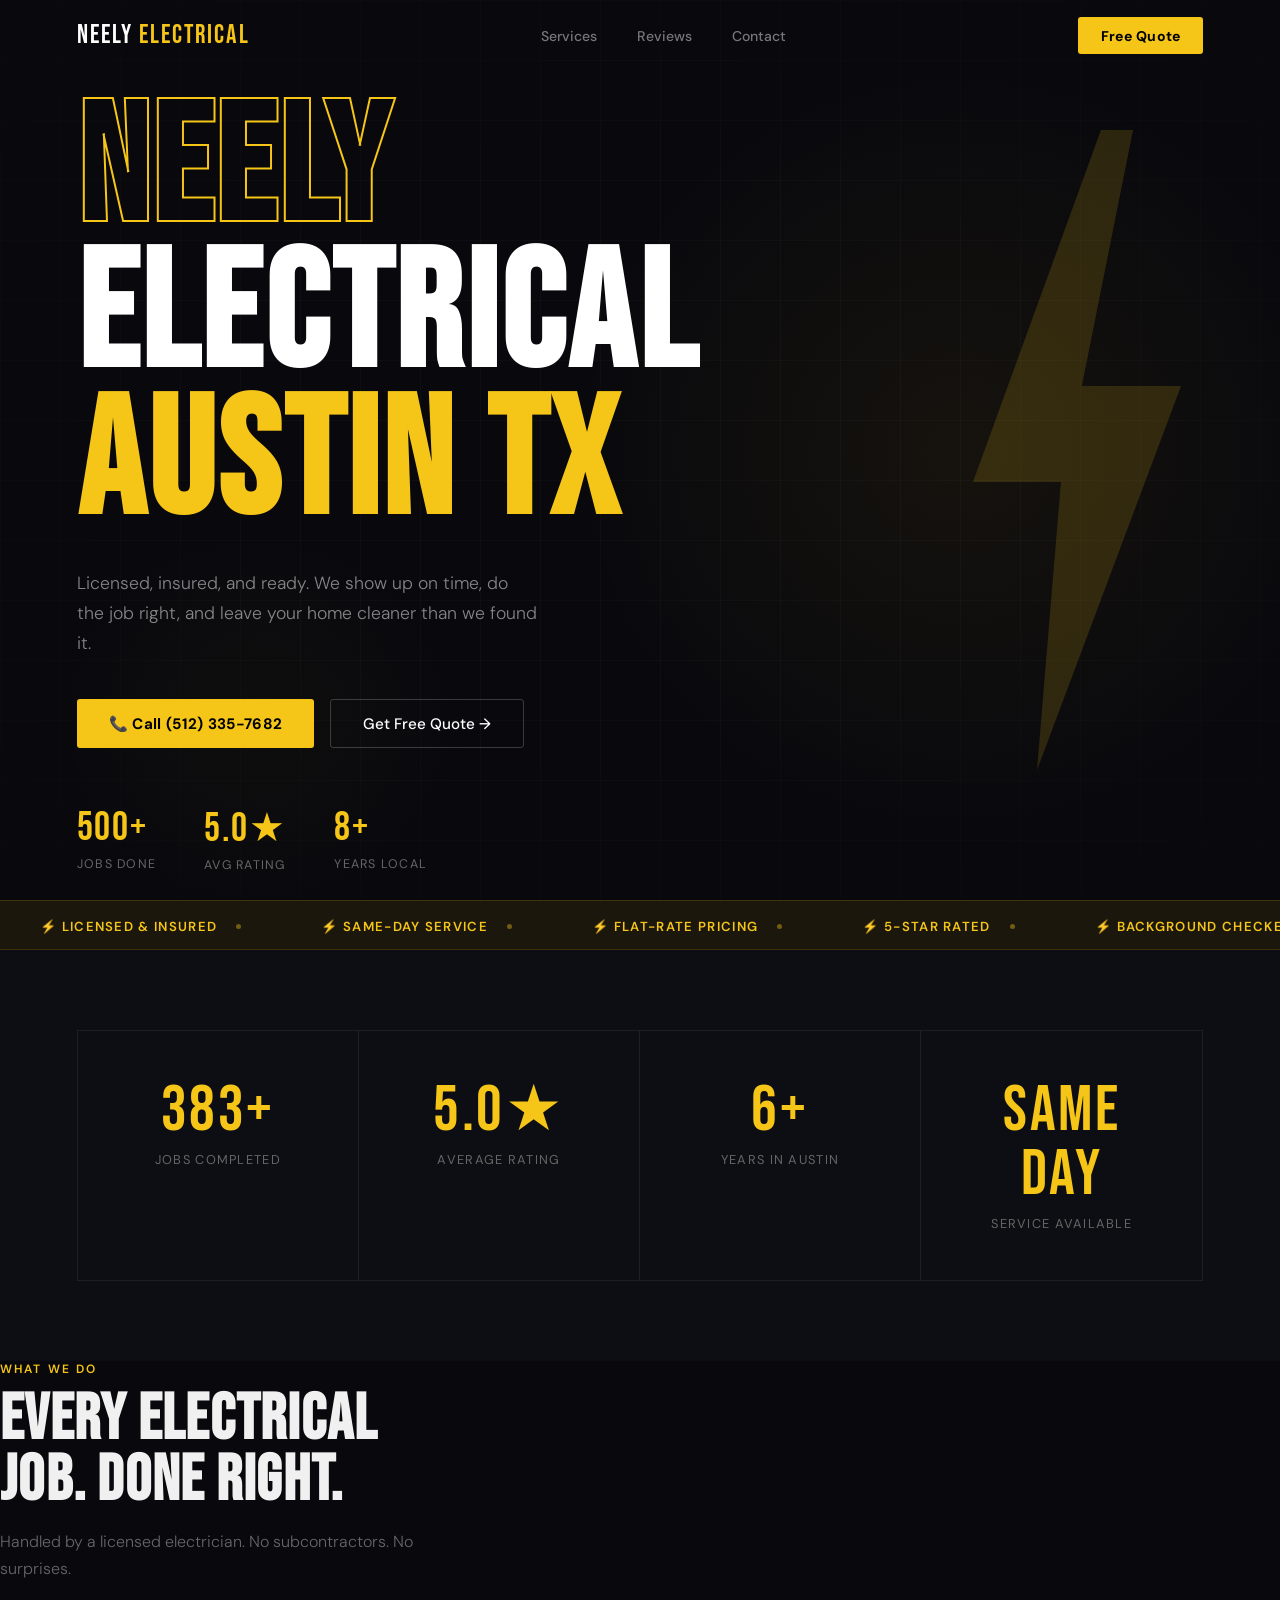
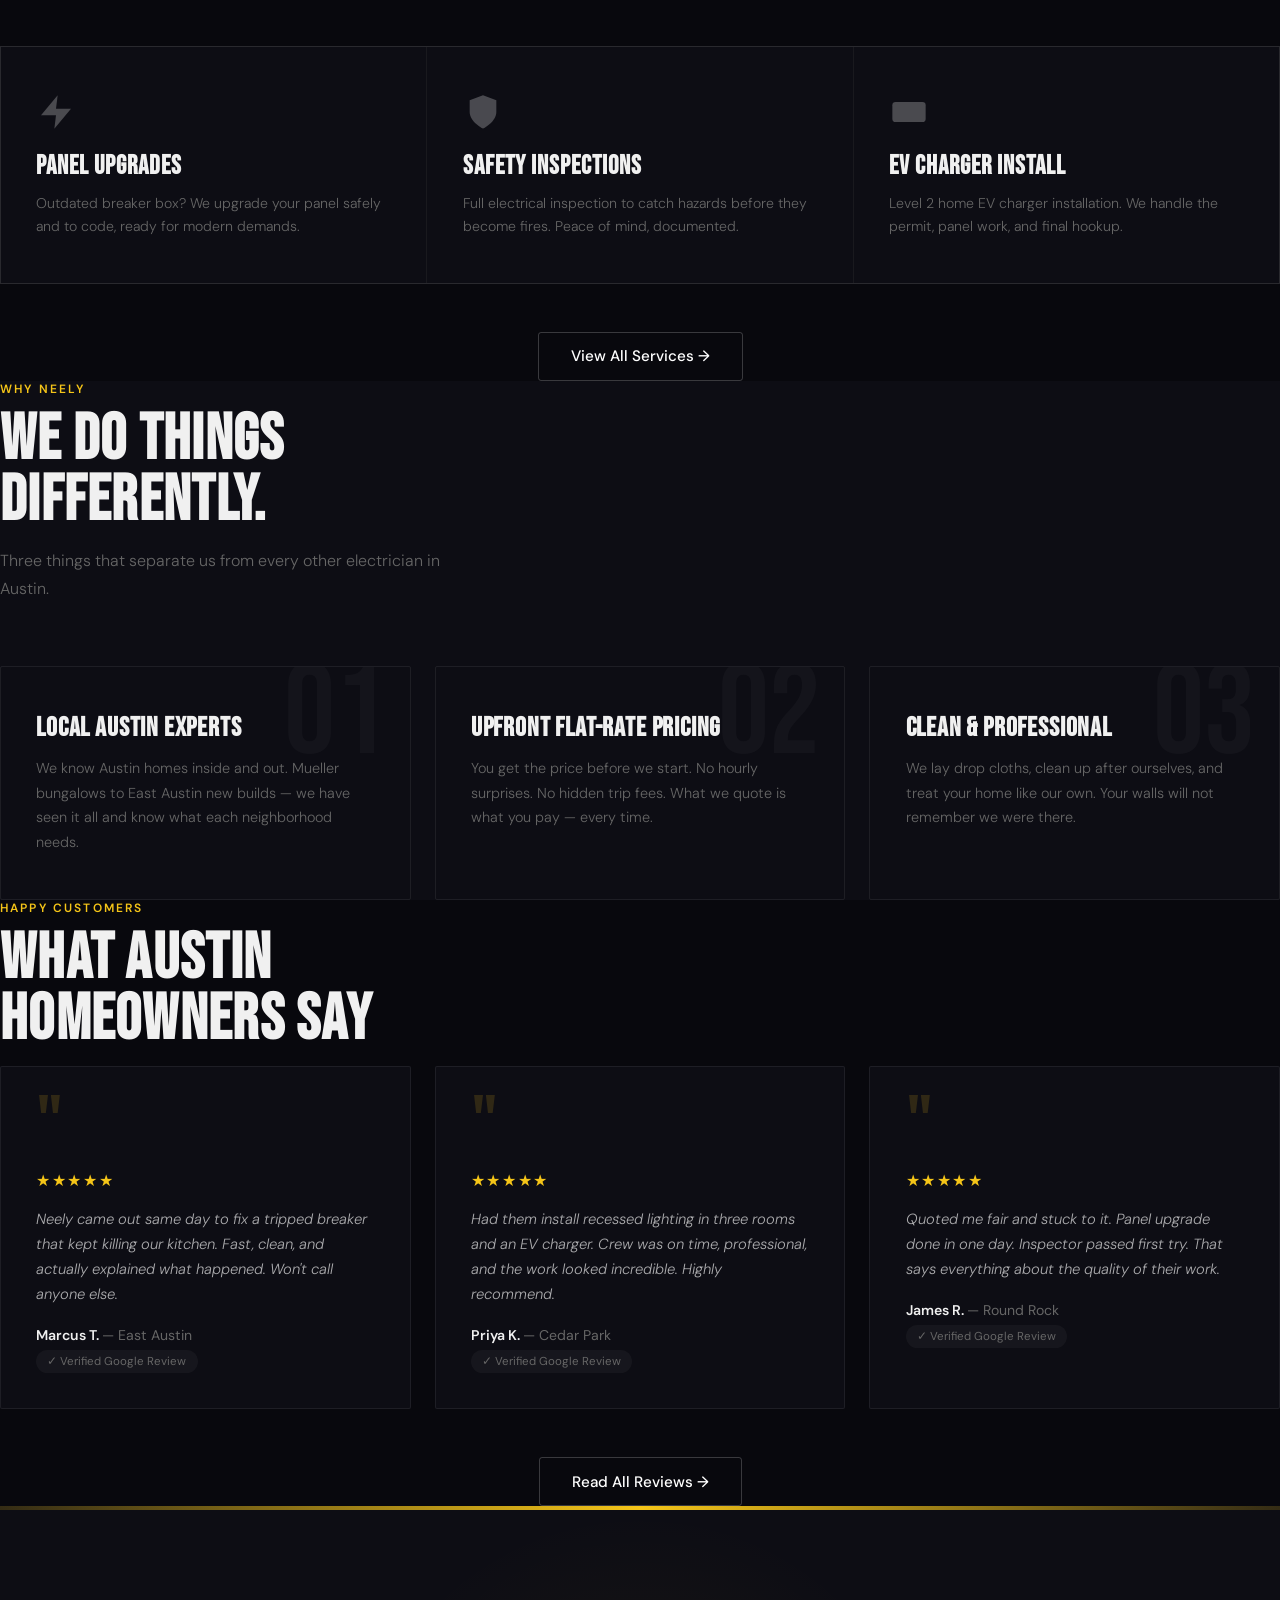
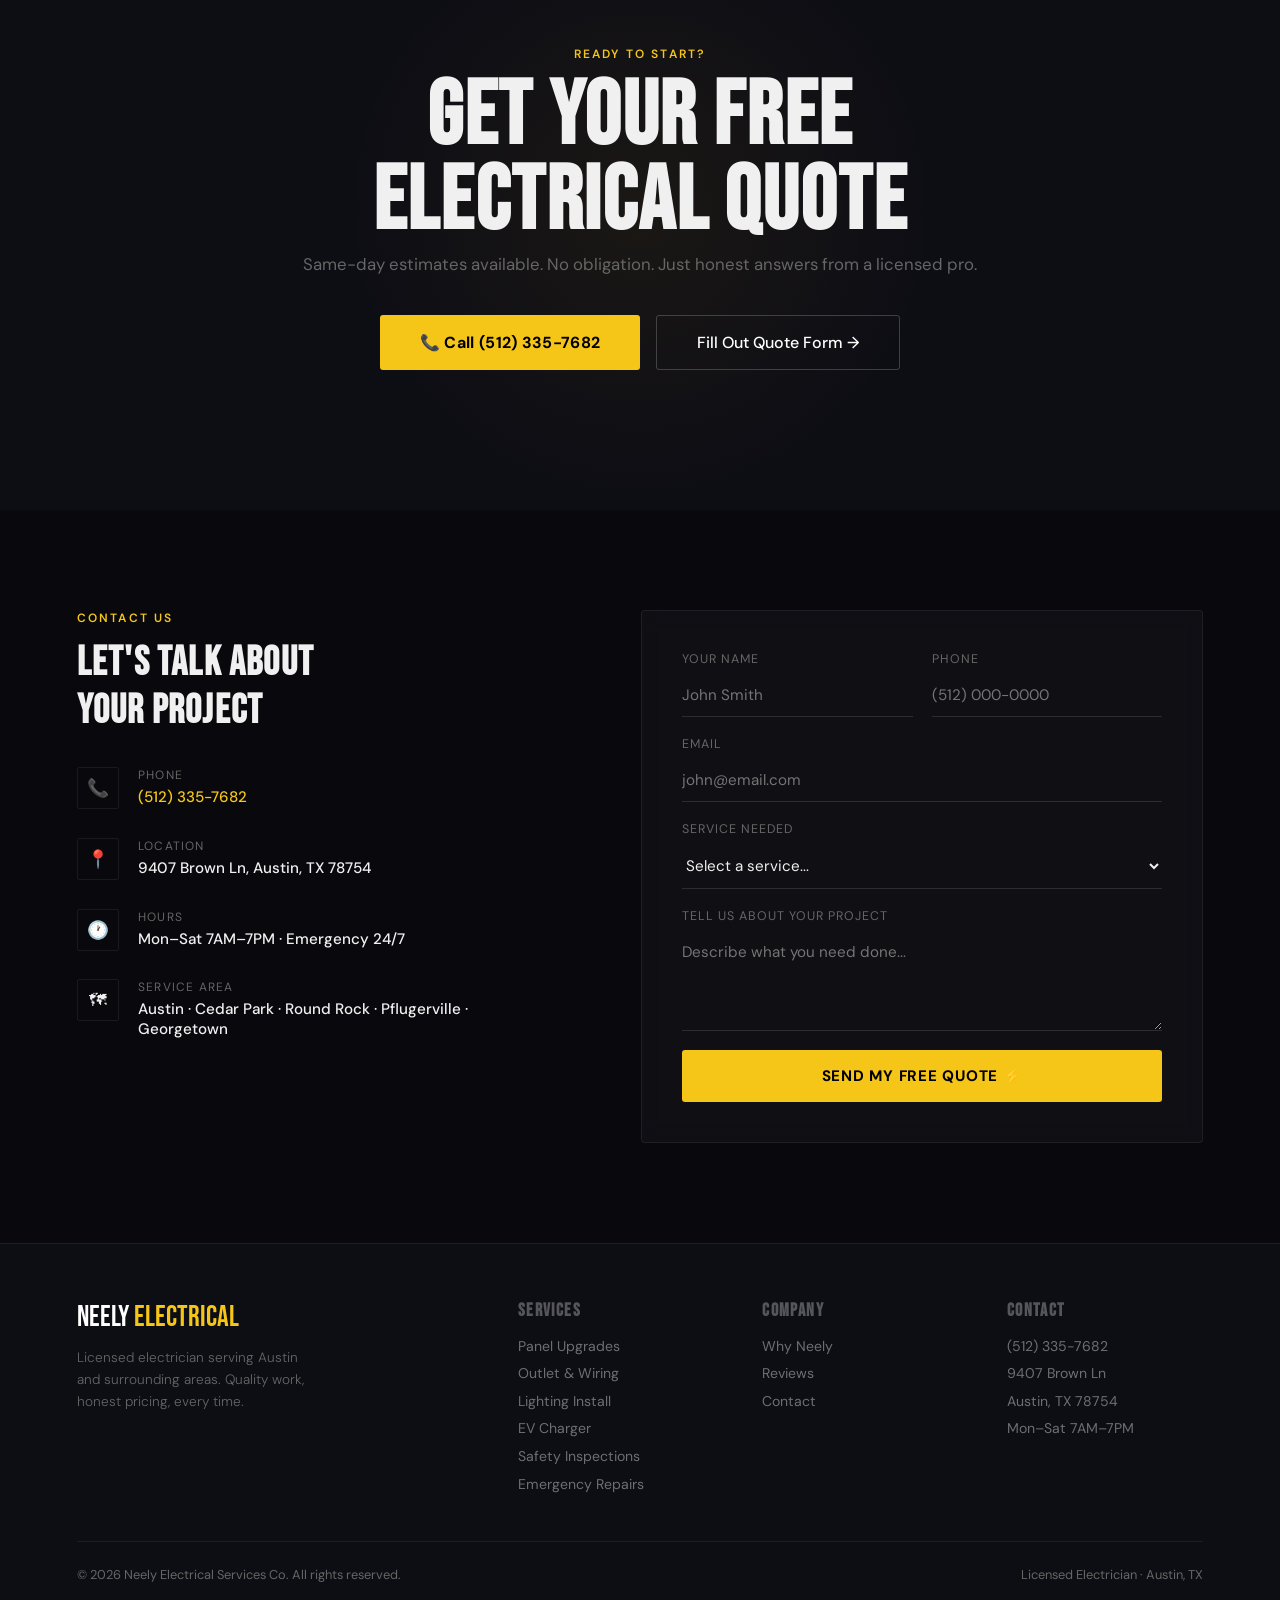
==== neely/index.html @ bb13b2e5 "Neely Electrical - 3 page site with shared CSS/JS (home, services, reviews)" ====
<!DOCTYPE html>
<html lang="en">
<head>
<meta charset="UTF-8"/>
<meta name="viewport" content="width=device-width,initial-scale=1.0"/>
<title>Neely Electrical Services Co | Licensed Electrician Austin, TX</title>
<meta name="description" content="Austin's trusted licensed electrician. Panel upgrades, EV chargers, same-day service. Call (512) 335-7682 for a free quote."/>
<link rel="preconnect" href="https://fonts.googleapis.com"/>
<link rel="preconnect" href="https://fonts.gstatic.com" crossorigin/>
<link href="https://fonts.googleapis.com/css2?family=Bebas+Neue&family=DM+Sans:ital,wght@0,300;0,400;0,500;0,600;1,300&display=swap" rel="stylesheet"/>
<link rel="stylesheet" href="style.css"/>
</head>
<body>

<nav id="nav">
  <a href="index.html" class="nav-logo">NEELY <span>ELECTRICAL</span></a>
  <ul class="nav-links" id="nav-links">
    <li><a href="services.html">Services</a></li>
    <li><a href="reviews.html">Reviews</a></li>
    <li><a href="index.html#contact">Contact</a></li>
  </ul>
  <a href="tel:5123357682" class="nav-cta">Free Quote</a>
  <button class="nav-burger" onclick="document.getElementById('nav-links').classList.toggle('open')" aria-label="Menu">
    <span></span><span></span><span></span>
  </button>
</nav>

<!-- HERO -->
<section class="hero" id="home">
  <div class="hero-bg"></div>
  <div class="hero-grid"></div>
  <svg class="hero-bolt" viewBox="0 0 200 400" fill="none" xmlns="http://www.w3.org/2000/svg">
    <polygon points="120,0 40,220 95,220 80,400 170,160 108,160 140,0" fill="#f5c518"/>
  </svg>
  <div class="hero-content">
    <h1>
      <span class="h1-outline">NEELY</span>
      <span class="h1-solid">ELECTRICAL</span>
      <span class="h1-gold">AUSTIN TX</span>
    </h1>
    <p class="hero-sub">Licensed, insured, and ready. We show up on time, do the job right, and leave your home cleaner than we found it.</p>
    <div class="hero-ctas">
      <a href="tel:5123357682" class="btn-primary">📞 Call (512) 335-7682</a>
      <a href="index.html#contact" class="btn-ghost">Get Free Quote →</a>
    </div>
    <div class="hero-stats">
      <div><span class="hero-stat-num" data-count="500">0</span><span class="hero-stat-label">Jobs Done</span></div>
      <div><span class="hero-stat-num">5.0★</span><span class="hero-stat-label">Avg Rating</span></div>
      <div><span class="hero-stat-num" data-count="8">0</span><span class="hero-stat-label">Years Local</span></div>
    </div>
  </div>
</section>

<!-- MARQUEE -->
<div class="marquee-wrap">
  <div class="marquee-track">
    <span class="marquee-item">⚡ Licensed &amp; Insured<span class="marquee-dot"></span></span>
    <span class="marquee-item">⚡ Same-Day Service<span class="marquee-dot"></span></span>
    <span class="marquee-item">⚡ Flat-Rate Pricing<span class="marquee-dot"></span></span>
    <span class="marquee-item">⚡ 5-Star Rated<span class="marquee-dot"></span></span>
    <span class="marquee-item">⚡ Background Checked<span class="marquee-dot"></span></span>
    <span class="marquee-item">⚡ Austin Local<span class="marquee-dot"></span></span>
    <span class="marquee-item">⚡ Licensed &amp; Insured<span class="marquee-dot"></span></span>
    <span class="marquee-item">⚡ Same-Day Service<span class="marquee-dot"></span></span>
    <span class="marquee-item">⚡ Flat-Rate Pricing<span class="marquee-dot"></span></span>
    <span class="marquee-item">⚡ 5-Star Rated<span class="marquee-dot"></span></span>
    <span class="marquee-item">⚡ Background Checked<span class="marquee-dot"></span></span>
    <span class="marquee-item">⚡ Austin Local<span class="marquee-dot"></span></span>
  </div>
</div>

<!-- STATS -->
<div class="stats-section">
  <div class="stats-grid reveal">
    <div class="stat-block"><span class="stat-num" data-count="500">0</span><div class="stat-label">Jobs Completed</div></div>
    <div class="stat-block"><span class="stat-num">5.0★</span><div class="stat-label">Average Rating</div></div>
    <div class="stat-block"><span class="stat-num" data-count="8">0</span><div class="stat-label">Years in Austin</div></div>
    <div class="stat-block"><span class="stat-num">Same Day</span><div class="stat-label">Service Available</div></div>
  </div>
</div>

<!-- SERVICES PREVIEW -->
<section class="services-section" id="services">
  <div class="section-eyebrow reveal">What We Do</div>
  <h2 class="section-title reveal">Every Electrical<br/>Job. Done Right.</h2>
  <p class="section-sub reveal">Handled by a licensed electrician. No subcontractors. No surprises.</p>
  <div class="services-grid reveal">
    <div class="service-card">
      <svg class="svc-icon" width="40" height="40" viewBox="0 0 24 24" fill="currentColor"><path d="M13 2L3 14h9l-1 8 10-12h-9l1-8z"/></svg>
      <h3>Panel Upgrades</h3>
      <p>Outdated breaker box? We upgrade your panel safely and to code, ready for modern demands.</p>
    </div>
    <div class="service-card">
      <svg class="svc-icon" width="40" height="40" viewBox="0 0 24 24" fill="currentColor"><path d="M12 22s8-4 8-10V5l-8-3-8 3v7c0 6 8 10 8 10z"/></svg>
      <h3>Safety Inspections</h3>
      <p>Full electrical inspection to catch hazards before they become fires. Peace of mind, documented.</p>
    </div>
    <div class="service-card">
      <svg class="svc-icon" width="40" height="40" viewBox="0 0 24 24" fill="currentColor"><rect x="2" y="6" width="20" height="12" rx="2"/><path d="M12 12h5"/></svg>
      <h3>EV Charger Install</h3>
      <p>Level 2 home EV charger installation. We handle the permit, panel work, and final hookup.</p>
    </div>
  </div>
  <div style="text-align:center;margin-top:3rem" class="reveal">
    <a href="services.html" class="btn-ghost">View All Services →</a>
  </div>
</section>

<!-- WHY US -->
<section class="why-section" id="why">
  <div class="section-eyebrow reveal">Why Neely</div>
  <h2 class="section-title reveal">We Do Things<br/>Differently.</h2>
  <p class="section-sub reveal">Three things that separate us from every other electrician in Austin.</p>
  <div class="why-grid">
    <div class="why-card reveal">
      <div class="why-ghost-num">01</div>
      <h3>Local Austin Experts</h3>
      <p>We know Austin homes inside and out. Mueller bungalows to East Austin new builds — we have seen it all and know what each neighborhood needs.</p>
    </div>
    <div class="why-card reveal">
      <div class="why-ghost-num">02</div>
      <h3>Upfront Flat-Rate Pricing</h3>
      <p>You get the price before we start. No hourly surprises. No hidden trip fees. What we quote is what you pay — every time.</p>
    </div>
    <div class="why-card reveal">
      <div class="why-ghost-num">03</div>
      <h3>Clean &amp; Professional</h3>
      <p>We lay drop cloths, clean up after ourselves, and treat your home like our own. Your walls will not remember we were there.</p>
    </div>
  </div>
</section>

<!-- REVIEWS PREVIEW -->
<section class="reviews-section">
  <div class="section-eyebrow reveal">Happy Customers</div>
  <h2 class="section-title reveal">What Austin<br/>Homeowners Say</h2>
  <div class="reviews-grid">
    <div class="review-card reveal">
      <span class="review-quote">"</span>
      <div class="review-stars">★★★★★</div>
      <p>Neely came out same day to fix a tripped breaker that kept killing our kitchen. Fast, clean, and actually explained what happened. Won't call anyone else.</p>
      <div class="review-author">Marcus T. <span>— East Austin</span></div>
      <span class="review-badge">✓ Verified Google Review</span>
    </div>
    <div class="review-card reveal">
      <span class="review-quote">"</span>
      <div class="review-stars">★★★★★</div>
      <p>Had them install recessed lighting in three rooms and an EV charger. Crew was on time, professional, and the work looked incredible. Highly recommend.</p>
      <div class="review-author">Priya K. <span>— Cedar Park</span></div>
      <span class="review-badge">✓ Verified Google Review</span>
    </div>
    <div class="review-card reveal">
      <span class="review-quote">"</span>
      <div class="review-stars">★★★★★</div>
      <p>Quoted me fair and stuck to it. Panel upgrade done in one day. Inspector passed first try. That says everything about the quality of their work.</p>
      <div class="review-author">James R. <span>— Round Rock</span></div>
      <span class="review-badge">✓ Verified Google Review</span>
    </div>
  </div>
  <div style="text-align:center;margin-top:3rem" class="reveal">
    <a href="reviews.html" class="btn-ghost">Read All Reviews →</a>
  </div>
</section>

<!-- CTA -->
<section class="cta-section">
  <div class="cta-diagonal"></div>
  <div class="cta-glow"></div>
  <div style="position:relative;z-index:2">
    <div class="section-eyebrow">Ready To Start?</div>
    <h2 class="section-title">Get Your Free<br/>Electrical Quote</h2>
    <p>Same-day estimates available. No obligation. Just honest answers from a licensed pro.</p>
    <div class="cta-btns">
      <a href="tel:5123357682" class="btn-primary" style="font-size:1rem;padding:1rem 2.5rem">📞 Call (512) 335-7682</a>
      <a href="#contact" class="btn-ghost" style="font-size:1rem;padding:1rem 2.5rem">Fill Out Quote Form →</a>
    </div>
  </div>
</section>

<!-- CONTACT -->
<section class="contact-section" id="contact">
  <div class="contact-grid">
    <div>
      <div class="section-eyebrow reveal">Contact Us</div>
      <div class="contact-info">
        <h3>Let's Talk About<br/>Your Project</h3>
        <div class="contact-row"><div class="contact-icon">📞</div><div><div class="contact-label">Phone</div><div class="contact-val"><a href="tel:5123357682">(512) 335-7682</a></div></div></div>
        <div class="contact-row"><div class="contact-icon">📍</div><div><div class="contact-label">Location</div><div class="contact-val">9407 Brown Ln, Austin, TX 78754</div></div></div>
        <div class="contact-row"><div class="contact-icon">🕐</div><div><div class="contact-label">Hours</div><div class="contact-val">Mon–Sat 7AM–7PM · Emergency 24/7</div></div></div>
        <div class="contact-row"><div class="contact-icon">🗺</div><div><div class="contact-label">Service Area</div><div class="contact-val">Austin · Cedar Park · Round Rock · Pflugerville · Georgetown</div></div></div>
      </div>
    </div>
    <div class="contact-form-wrap reveal">
      <form action="#" method="POST">
        <div class="form-row">
          <div class="form-group"><label>Your Name</label><input type="text" name="name" placeholder="John Smith" required/></div>
          <div class="form-group"><label>Phone</label><input type="tel" name="phone" placeholder="(512) 000-0000" required/></div>
        </div>
        <div class="form-group"><label>Email</label><input type="email" name="email" placeholder="john@email.com"/></div>
        <div class="form-group">
          <label>Service Needed</label>
          <select name="service" required>
            <option value="" disabled selected>Select a service...</option>
            <option>Panel Upgrade</option><option>Outlet &amp; Wiring</option>
            <option>Lighting Installation</option><option>EV Charger Install</option>
            <option>Safety Inspection</option><option>Emergency Repair</option><option>Other</option>
          </select>
        </div>
        <div class="form-group"><label>Tell Us About Your Project</label><textarea name="message" placeholder="Describe what you need done..."></textarea></div>
        <button type="submit" class="btn-submit">Send My Free Quote ⚡</button>
      </form>
    </div>
  </div>
</section>

<footer>
  <div class="footer-grid">
    <div>
      <div class="footer-logo">NEELY <span>ELECTRICAL</span></div>
      <p class="footer-tagline">Licensed electrician serving Austin and surrounding areas. Quality work, honest pricing, every time.</p>
    </div>
    <div class="footer-col"><h4>Services</h4><ul>
      <li><a href="services.html">Panel Upgrades</a></li><li><a href="services.html">Outlet &amp; Wiring</a></li>
      <li><a href="services.html">Lighting Install</a></li><li><a href="services.html">EV Charger</a></li>
      <li><a href="services.html">Safety Inspections</a></li><li><a href="services.html">Emergency Repairs</a></li>
    </ul></div>
    <div class="footer-col"><h4>Company</h4><ul>
      <li><a href="index.html#why">Why Neely</a></li>
      <li><a href="reviews.html">Reviews</a></li>
      <li><a href="index.html#contact">Contact</a></li>
    </ul></div>
    <div class="footer-col"><h4>Contact</h4><ul>
      <li><a href="tel:5123357682">(512) 335-7682</a></li>
      <li>9407 Brown Ln</li><li>Austin, TX 78754</li><li>Mon–Sat 7AM–7PM</li>
    </ul></div>
  </div>
  <div class="footer-bottom">
    <p>© 2026 Neely Electrical Services Co. All rights reserved.</p>
    <p>Licensed Electrician · Austin, TX</p>
  </div>
</footer>

<script src="main.js"></script>
</body>
</html>
---- neely/style.css ----
*,*::before,*::after{box-sizing:border-box;margin:0;padding:0}
:root{
  --gold:#f5c518;--gold-dim:#c9a00f;--gold-glow:rgba(245,197,24,0.25);
  --bg:#08080d;--bg2:#0d0d14;--bg3:#11111a;
  --text:#f0f0f0;--muted:#666;--border:rgba(255,255,255,0.07);
}
html{scroll-behavior:smooth}
body{font-family:'DM Sans',sans-serif;background:var(--bg);color:var(--text);overflow-x:hidden}

/* NAV */
nav{
  position:fixed;top:0;left:0;right:0;z-index:200;
  display:flex;align-items:center;justify-content:space-between;
  padding:0 6%;height:72px;
  transition:background .3s,border-color .3s;
  border-bottom:1px solid transparent;
}
nav.scrolled{background:rgba(8,8,13,.97);backdrop-filter:blur(14px);border-color:var(--border)}
.nav-logo{font-family:'Bebas Neue',cursive;font-size:1.6rem;letter-spacing:.08em;color:#fff;text-decoration:none}
.nav-logo span{color:var(--gold)}
.nav-links{display:flex;gap:2.5rem;list-style:none}
.nav-links a{color:rgba(255,255,255,.45);text-decoration:none;font-size:.88rem;font-weight:500;transition:color .2s}
.nav-links a:hover{color:#fff}
.nav-cta{background:var(--gold);color:#000;padding:.6rem 1.4rem;border-radius:3px;font-weight:700;font-size:.88rem;text-decoration:none;transition:background .2s,transform .2s;letter-spacing:.03em}
.nav-cta:hover{background:var(--gold-dim);transform:translateY(-1px)}
.nav-burger{display:none;flex-direction:column;gap:5px;background:none;border:none;cursor:pointer;padding:4px}
.nav-burger span{display:block;width:22px;height:2px;background:#fff;transition:.3s}

/* BUTTONS */
.btn-primary{
  display:inline-flex;align-items:center;gap:.5rem;
  background:var(--gold);color:#000;
  padding:.85rem 2rem;border-radius:3px;
  font-weight:700;font-size:.95rem;text-decoration:none;
  transition:background .2s,transform .2s,box-shadow .2s;letter-spacing:.02em;
  border:none;cursor:pointer;font-family:'DM Sans',sans-serif;
}
.btn-primary:hover{background:var(--gold-dim);transform:translateY(-2px);box-shadow:0 8px 30px rgba(245,197,24,.3)}
.btn-ghost{
  display:inline-flex;align-items:center;gap:.5rem;
  background:transparent;color:#fff;
  border:1px solid rgba(255,255,255,.2);
  padding:.85rem 2rem;border-radius:3px;
  font-weight:500;font-size:.95rem;text-decoration:none;
  transition:border-color .2s,color .2s;
}
.btn-ghost:hover{border-color:var(--gold);color:var(--gold)}
.btn-submit{
  width:100%;background:var(--gold);color:#000;padding:1rem;
  font-family:'DM Sans',sans-serif;font-size:.95rem;font-weight:700;
  border:none;border-radius:3px;cursor:pointer;letter-spacing:.05em;
  text-transform:uppercase;transition:background .2s,transform .2s;
}
.btn-submit:hover{background:var(--gold-dim);transform:translateY(-1px)}

/* HERO */
.hero{min-height:100vh;display:flex;align-items:center;padding:72px 6% 0;position:relative;overflow:hidden}
.hero-bg{position:absolute;inset:0;background:radial-gradient(ellipse 50% 70% at 75% 50%,rgba(245,197,24,.06) 0%,transparent 65%),radial-gradient(ellipse 30% 40% at 20% 80%,rgba(245,197,24,.03) 0%,transparent 60%)}
.hero-grid{position:absolute;inset:0;background-image:linear-gradient(rgba(255,255,255,.025) 1px,transparent 1px),linear-gradient(90deg,rgba(255,255,255,.025) 1px,transparent 1px);background-size:60px 60px;mask-image:radial-gradient(ellipse 80% 80% at 50% 50%,black 40%,transparent 100%)}
.hero-content{position:relative;z-index:2;max-width:800px}
.hero-bolt{position:absolute;right:4%;top:50%;transform:translateY(-50%);width:clamp(200px,25vw,380px);opacity:.15;pointer-events:none}
.hero h1{font-family:'Bebas Neue',cursive;font-size:clamp(5rem,13vw,11rem);line-height:.88;letter-spacing:.02em;margin-bottom:2rem}
.h1-outline{-webkit-text-stroke:2px var(--gold);color:transparent;display:block}
.h1-solid{color:#fff;display:block}
.h1-gold{color:var(--gold);display:block}
.hero-sub{font-size:1.1rem;color:rgba(255,255,255,.5);max-width:460px;margin-bottom:2.5rem;font-weight:300;line-height:1.7}
.hero-ctas{display:flex;gap:1rem;flex-wrap:wrap;margin-bottom:3.5rem}
.hero-stats{display:flex;gap:3rem;flex-wrap:wrap}
.hero-stat-num{font-family:'Bebas Neue',cursive;font-size:2.5rem;color:var(--gold);letter-spacing:.04em;display:block}
.hero-stat-label{font-size:.78rem;color:var(--muted);text-transform:uppercase;letter-spacing:.1em}

/* PAGE HERO (inner pages) */
.page-hero{
  min-height:55vh;display:flex;align-items:center;
  padding:72px 6% 0;position:relative;overflow:hidden;
}
.page-hero-content{position:relative;z-index:2}
.page-hero-title{font-family:'Bebas Neue',cursive;font-size:clamp(4rem,10vw,8rem);line-height:.9;letter-spacing:.02em;margin-bottom:1.2rem}
.page-hero-sub{font-size:1.05rem;color:rgba(255,255,255,.5);max-width:500px;font-weight:300;line-height:1.7}
.section-eyebrow{color:var(--gold);font-size:.75rem;font-weight:600;letter-spacing:.18em;text-transform:uppercase;margin-bottom:.8rem;display:block}

/* MARQUEE */
.marquee-wrap{background:rgba(245,197,24,.08);border-top:1px solid rgba(245,197,24,.15);border-bottom:1px solid rgba(245,197,24,.15);padding:.85rem 0;overflow:hidden;white-space:nowrap}
.marquee-track{display:inline-flex;animation:marquee 28s linear infinite}
.marquee-track:hover{animation-play-state:paused}
.marquee-item{display:inline-flex;align-items:center;gap:1.2rem;padding:0 2.5rem;font-size:.82rem;font-weight:600;letter-spacing:.1em;text-transform:uppercase;color:var(--gold)}
.marquee-dot{width:5px;height:5px;border-radius:50%;background:var(--gold);opacity:.4}
@keyframes marquee{from{transform:translateX(0)}to{transform:translateX(-50%)}}

/* STATS */
.stats-section{background:var(--bg2);padding:80px 6%}
.stats-grid{display:grid;grid-template-columns:repeat(4,1fr);border:1px solid var(--border)}
.stat-block{padding:3rem 2.5rem;border-right:1px solid var(--border);text-align:center}
.stat-block:last-child{border-right:none}
.stat-num{font-family:'Bebas Neue',cursive;font-size:4rem;color:var(--gold);letter-spacing:.04em;display:block;line-height:1}
.stat-label{font-size:.8rem;color:var(--muted);text-transform:uppercase;letter-spacing:.1em;margin-top:.5rem}

/* SECTION TITLES */
.section-title{font-family:'Bebas Neue',cursive;font-size:clamp(2.8rem,5vw,4.5rem);line-height:.95;margin-bottom:1rem;letter-spacing:.02em}
.section-sub{color:var(--muted);font-size:1rem;max-width:480px;margin-bottom:4rem;font-weight:300;line-height:1.7}

/* SERVICES (home preview) */
.services-section{background:var(--bg)}
.services-grid{display:grid;grid-template-columns:repeat(3,1fr);gap:1px;background:var(--border);border:1px solid var(--border)}
.service-card{background:var(--bg2);padding:2.8rem 2.2rem;transition:background .25s;cursor:default;position:relative;overflow:hidden}
.service-card::after{content:'';position:absolute;bottom:0;left:0;right:0;height:2px;background:var(--gold);transform:scaleX(0);transform-origin:left;transition:transform .3s}
.service-card:hover{background:var(--bg3)}
.service-card:hover::after{transform:scaleX(1)}
.service-card:hover .svc-icon{color:var(--gold);filter:drop-shadow(0 0 8px rgba(245,197,24,.5))}
.svc-icon{color:rgba(255,255,255,.25);margin-bottom:1.2rem;transition:color .3s,filter .3s;display:block}
.service-card h3{font-family:'Bebas Neue',cursive;font-size:1.6rem;letter-spacing:.04em;margin-bottom:.6rem}
.service-card p{color:var(--muted);font-size:.88rem;font-weight:300;line-height:1.65}

/* SERVICES (full page) */
.services-full-grid{display:flex;flex-direction:column;gap:2px;background:var(--border);border:1px solid var(--border)}
.service-full-card{background:var(--bg2);display:grid;grid-template-columns:200px 1fr;transition:background .2s}
.service-full-card:hover{background:var(--bg3)}
.sfc-left{padding:3rem 2.5rem;display:flex;align-items:flex-start;justify-content:center;border-right:1px solid var(--border)}
.svc-icon-lg{color:rgba(255,255,255,.2);transition:color .3s;margin-top:.5rem}
.service-full-card:hover .svc-icon-lg{color:var(--gold)}
.sfc-right{padding:3rem 3rem}
.sfc-right h2{font-family:'Bebas Neue',cursive;font-size:2.2rem;letter-spacing:.04em;margin-bottom:1rem}
.sfc-right p{color:var(--muted);font-size:.95rem;font-weight:300;line-height:1.75;margin-bottom:1.5rem}
.svc-list{list-style:none;display:grid;grid-template-columns:1fr 1fr;gap:.5rem}
.svc-list li{font-size:.88rem;color:rgba(255,255,255,.5);padding-left:1.2rem;position:relative;font-weight:300}
.svc-list li::before{content:'⚡';position:absolute;left:0;font-size:.7rem;color:var(--gold);top:.1rem}

/* WHY */
.why-section{background:var(--bg2)}
.why-grid{display:grid;grid-template-columns:repeat(3,1fr);gap:1.5rem}
.why-card{padding:2.8rem 2.2rem;border:1px solid var(--border);border-radius:2px;position:relative;overflow:hidden;transition:border-color .25s,transform .25s,box-shadow .25s}
.why-card:hover{border-color:var(--gold);transform:translateY(-4px);box-shadow:0 20px 60px rgba(245,197,24,.1)}
.why-ghost-num{position:absolute;top:-1rem;right:1.5rem;font-family:'Bebas Neue',cursive;font-size:8rem;color:rgba(255,255,255,.03);line-height:1;pointer-events:none}
.why-card h3{font-family:'Bebas Neue',cursive;font-size:1.7rem;letter-spacing:.03em;margin-bottom:.8rem}
.why-card p{color:var(--muted);font-size:.9rem;font-weight:300;line-height:1.7}

/* REVIEWS */
.reviews-section{background:var(--bg)}
.reviews-grid,.reviews-grid-full{display:grid;grid-template-columns:repeat(3,1fr);gap:1.5rem}
.review-card{background:var(--bg2);border:1px solid var(--border);border-radius:2px;padding:2.2rem;transition:border-color .25s,box-shadow .25s}
.review-card:hover{border-color:rgba(245,197,24,.3);box-shadow:0 0 40px rgba(245,197,24,.05)}
.review-quote{font-family:'Bebas Neue',cursive;font-size:5rem;color:rgba(245,197,24,.15);line-height:.6;margin-bottom:1.2rem;display:block}
.review-stars{color:var(--gold);font-size:1rem;letter-spacing:.1em;margin-bottom:1rem}
.review-card p{color:rgba(255,255,255,.65);font-size:.92rem;font-style:italic;font-weight:300;line-height:1.7;margin-bottom:1.2rem}
.review-author{font-weight:600;font-size:.88rem;margin-bottom:.3rem}
.review-author span{color:var(--muted);font-weight:400}
.review-meta{font-size:.78rem;color:var(--muted);margin-bottom:.6rem}
.review-badge{display:inline-flex;align-items:center;gap:.4rem;font-size:.72rem;color:var(--muted);background:rgba(255,255,255,.04);padding:.25rem .7rem;border-radius:100px}

/* RATING SUMMARY */
.rating-summary{display:flex;align-items:center;gap:5rem;max-width:700px;margin:0 auto}
.rating-number{font-family:'Bebas Neue',cursive;font-size:7rem;color:var(--gold);line-height:1;display:block}
.rating-stars-lg{color:var(--gold);font-size:1.5rem;letter-spacing:.1em;margin:.3rem 0}
.rating-source{font-size:.8rem;color:var(--muted)}
.rating-bars{flex:1;display:flex;flex-direction:column;gap:.7rem}
.rating-row{display:flex;align-items:center;gap:1rem;font-size:.82rem;color:var(--muted)}
.rating-row span:first-child{width:50px;text-align:right;flex-shrink:0}
.rating-row span:last-child{width:32px;flex-shrink:0}
.rating-bar{flex:1;height:6px;background:rgba(255,255,255,.07);border-radius:3px;overflow:hidden}
.rating-fill{height:100%;background:var(--gold);border-radius:3px}

/* CTA */
.cta-section{background:var(--bg2);position:relative;overflow:hidden;text-align:center;padding:140px 6%}
.cta-diagonal{position:absolute;top:0;left:-10%;right:-10%;height:4px;background:linear-gradient(90deg,transparent,var(--gold),transparent)}
.cta-glow{position:absolute;top:50%;left:50%;transform:translate(-50%,-50%);width:600px;height:600px;border-radius:50%;background:radial-gradient(circle,rgba(245,197,24,.06) 0%,transparent 70%);pointer-events:none}
.cta-section .section-title{font-size:clamp(3rem,7vw,6rem);margin-bottom:.5rem}
.cta-section p{color:var(--muted);margin-bottom:2.5rem;font-size:1.05rem}
.cta-btns{display:flex;gap:1rem;justify-content:center;flex-wrap:wrap}

/* CONTACT */
.contact-section{background:var(--bg)}
.contact-grid{display:grid;grid-template-columns:1fr 1.2fr;gap:6rem;align-items:start;padding:100px 6%}
.contact-info h3{font-family:'Bebas Neue',cursive;font-size:2.5rem;margin-bottom:2rem;letter-spacing:.03em}
.contact-row{display:flex;gap:1.2rem;align-items:flex-start;margin-bottom:1.8rem}
.contact-icon{width:42px;height:42px;border:1px solid var(--border);border-radius:2px;display:flex;align-items:center;justify-content:center;flex-shrink:0;font-size:1.1rem}
.contact-label{font-size:.75rem;color:var(--muted);text-transform:uppercase;letter-spacing:.1em;margin-bottom:.25rem}
.contact-val{font-size:.95rem;font-weight:500}
.contact-val a{color:var(--gold);text-decoration:none}
.contact-form-wrap{background:rgba(255,255,255,.03);border:1px solid var(--border);border-radius:4px;padding:2.5rem;backdrop-filter:blur(10px)}
.form-row{display:grid;grid-template-columns:1fr 1fr;gap:1.2rem}
.form-group{display:flex;flex-direction:column;gap:.4rem;margin-bottom:1.2rem}
.form-group label{font-size:.78rem;color:var(--muted);text-transform:uppercase;letter-spacing:.08em}
.form-group input,.form-group select,.form-group textarea{background:transparent;border:none;border-bottom:1px solid rgba(255,255,255,.12);color:var(--text);padding:.7rem 0;font-family:'DM Sans',sans-serif;font-size:.95rem;outline:none;transition:border-color .2s;width:100%}
.form-group input:focus,.form-group select:focus,.form-group textarea:focus{border-color:var(--gold)}
.form-group textarea{resize:vertical;min-height:100px}
.form-group select option{background:var(--bg2)}

/* FOOTER */
footer{background:var(--bg2);border-top:1px solid var(--border);padding:3.5rem 6% 2rem}
.footer-grid{display:grid;grid-template-columns:2fr 1fr 1fr 1fr;gap:3rem;margin-bottom:3rem}
.footer-logo{font-family:'Bebas Neue',cursive;font-size:1.8rem;color:#fff;margin-bottom:.8rem}
.footer-logo span{color:var(--gold)}
.footer-tagline{font-size:.85rem;color:var(--muted);font-weight:300;line-height:1.6;max-width:240px}
.footer-col h4{font-family:'Bebas Neue',cursive;font-size:1.1rem;letter-spacing:.08em;color:rgba(255,255,255,.3);margin-bottom:1rem}
.footer-col ul{list-style:none;display:flex;flex-direction:column;gap:.6rem}
.footer-col ul li a{color:rgba(255,255,255,.4);font-size:.88rem;text-decoration:none;transition:color .2s}
.footer-col ul li a:hover{color:var(--gold)}
.footer-col ul li{color:rgba(255,255,255,.4);font-size:.88rem}
.footer-bottom{border-top:1px solid var(--border);padding-top:1.5rem;display:flex;justify-content:space-between;align-items:center;flex-wrap:wrap;gap:1rem}
.footer-bottom p{color:var(--muted);font-size:.8rem}

/* REVEAL */
.reveal{opacity:0;transform:translateY(28px);transition:opacity .65s ease,transform .65s ease}
.reveal.visible{opacity:1;transform:none}

/* MOBILE */
@media(max-width:900px){
  .stats-grid{grid-template-columns:repeat(2,1fr)}
  .stat-block:nth-child(2){border-right:none}
  .stat-block:nth-child(3){border-top:1px solid var(--border);border-right:1px solid var(--border)}
  .services-grid{grid-template-columns:repeat(2,1fr)}
  .services-full-grid .service-full-card{grid-template-columns:1fr}
  .sfc-left{border-right:none;border-bottom:1px solid var(--border);justify-content:flex-start;padding:2rem 2.5rem 1rem}
  .why-grid{grid-template-columns:1fr}
  .reviews-grid,.reviews-grid-full{grid-template-columns:repeat(2,1fr)}
  .contact-grid{grid-template-columns:1fr;gap:3rem}
  .footer-grid{grid-template-columns:1fr 1fr}
  .rating-summary{gap:2.5rem}
}
@media(max-width:600px){
  .nav-links{display:none}
  .nav-burger{display:flex}
  .nav-links.open{display:flex;flex-direction:column;position:absolute;top:72px;left:0;right:0;background:rgba(8,8,13,.98);padding:2rem 6%;gap:1.5rem;border-bottom:1px solid var(--border)}
  .stats-grid{grid-template-columns:repeat(2,1fr)}
  .services-grid{grid-template-columns:1fr}
  .hero-bolt{display:none}
  .form-row{grid-template-columns:1fr}
  .footer-grid{grid-template-columns:1fr}
  .hero-stats{gap:1.5rem}
  .cta-btns{flex-direction:column;align-items:center}
  .reviews-grid,.reviews-grid-full{grid-template-columns:1fr}
  .rating-summary{flex-direction:column;gap:2rem;text-align:center}
  .rating-bars{width:100%}
  .svc-list{grid-template-columns:1fr}
}
</style>
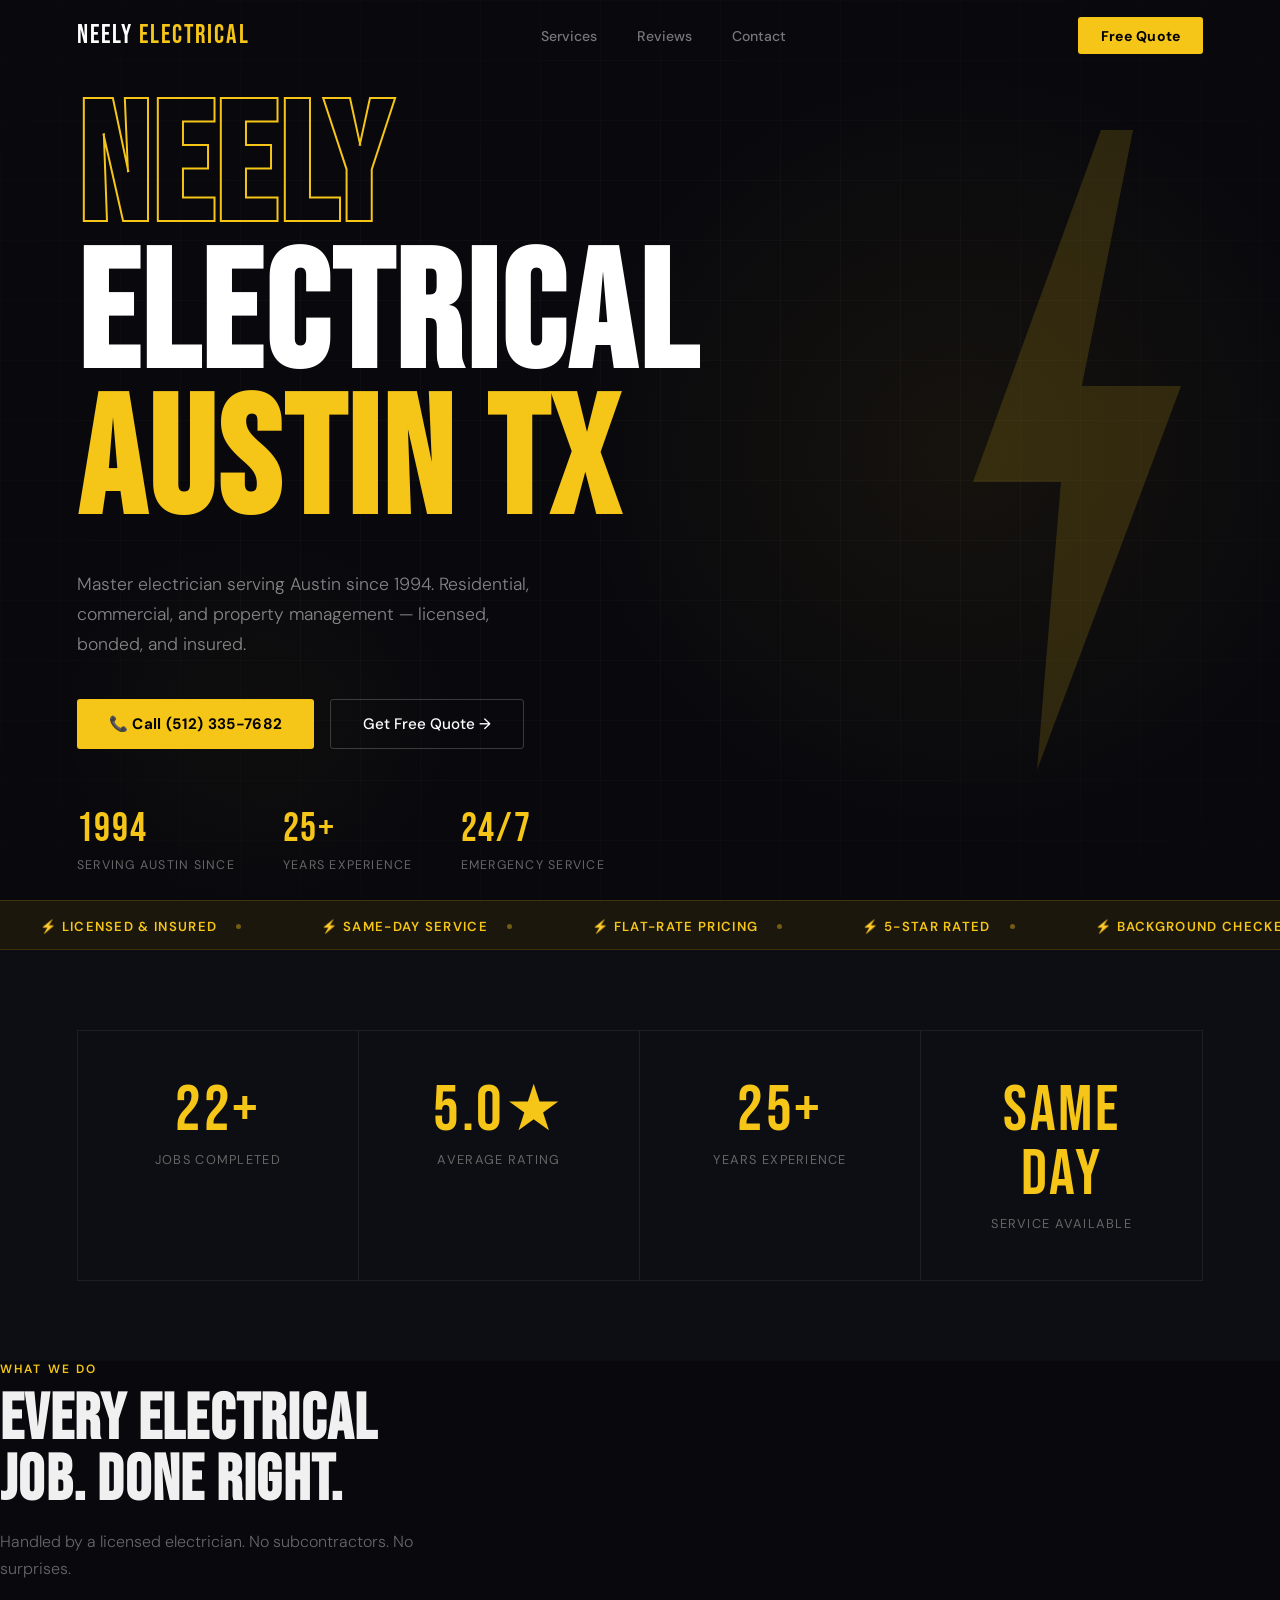
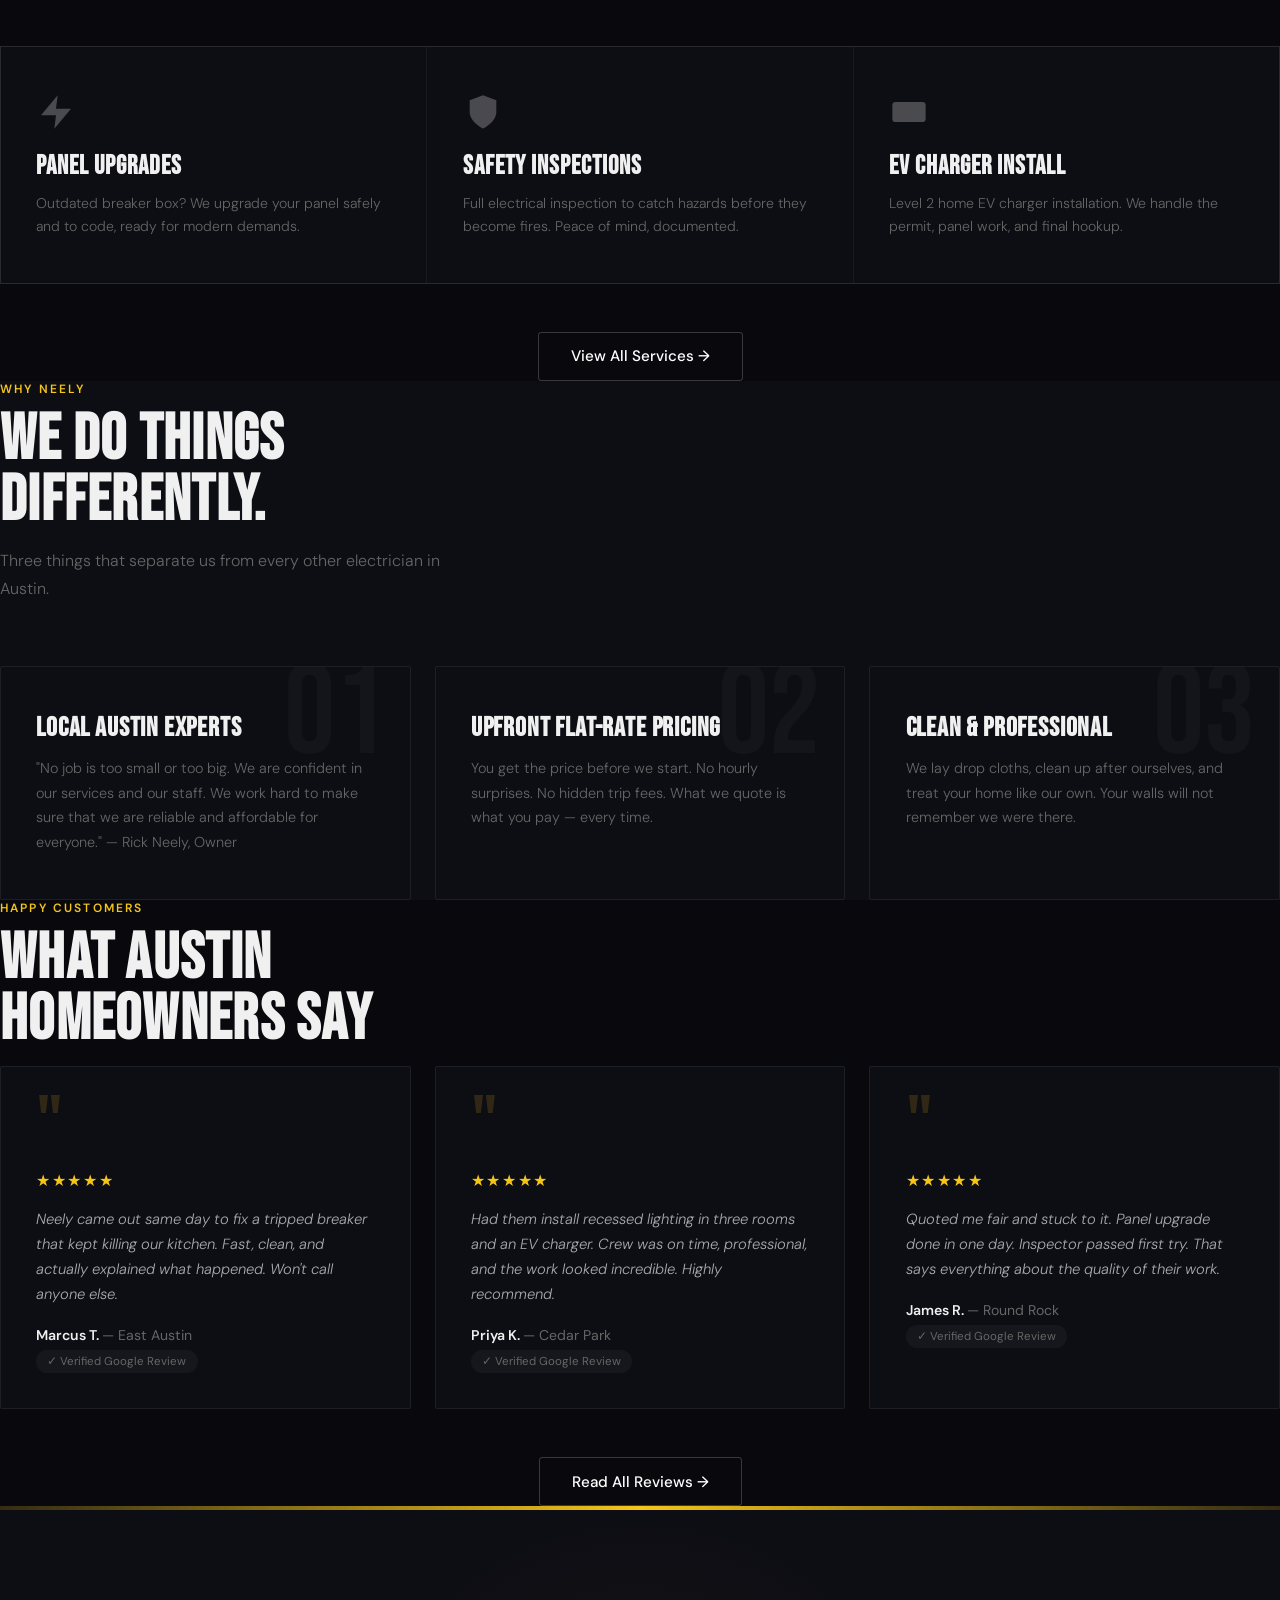
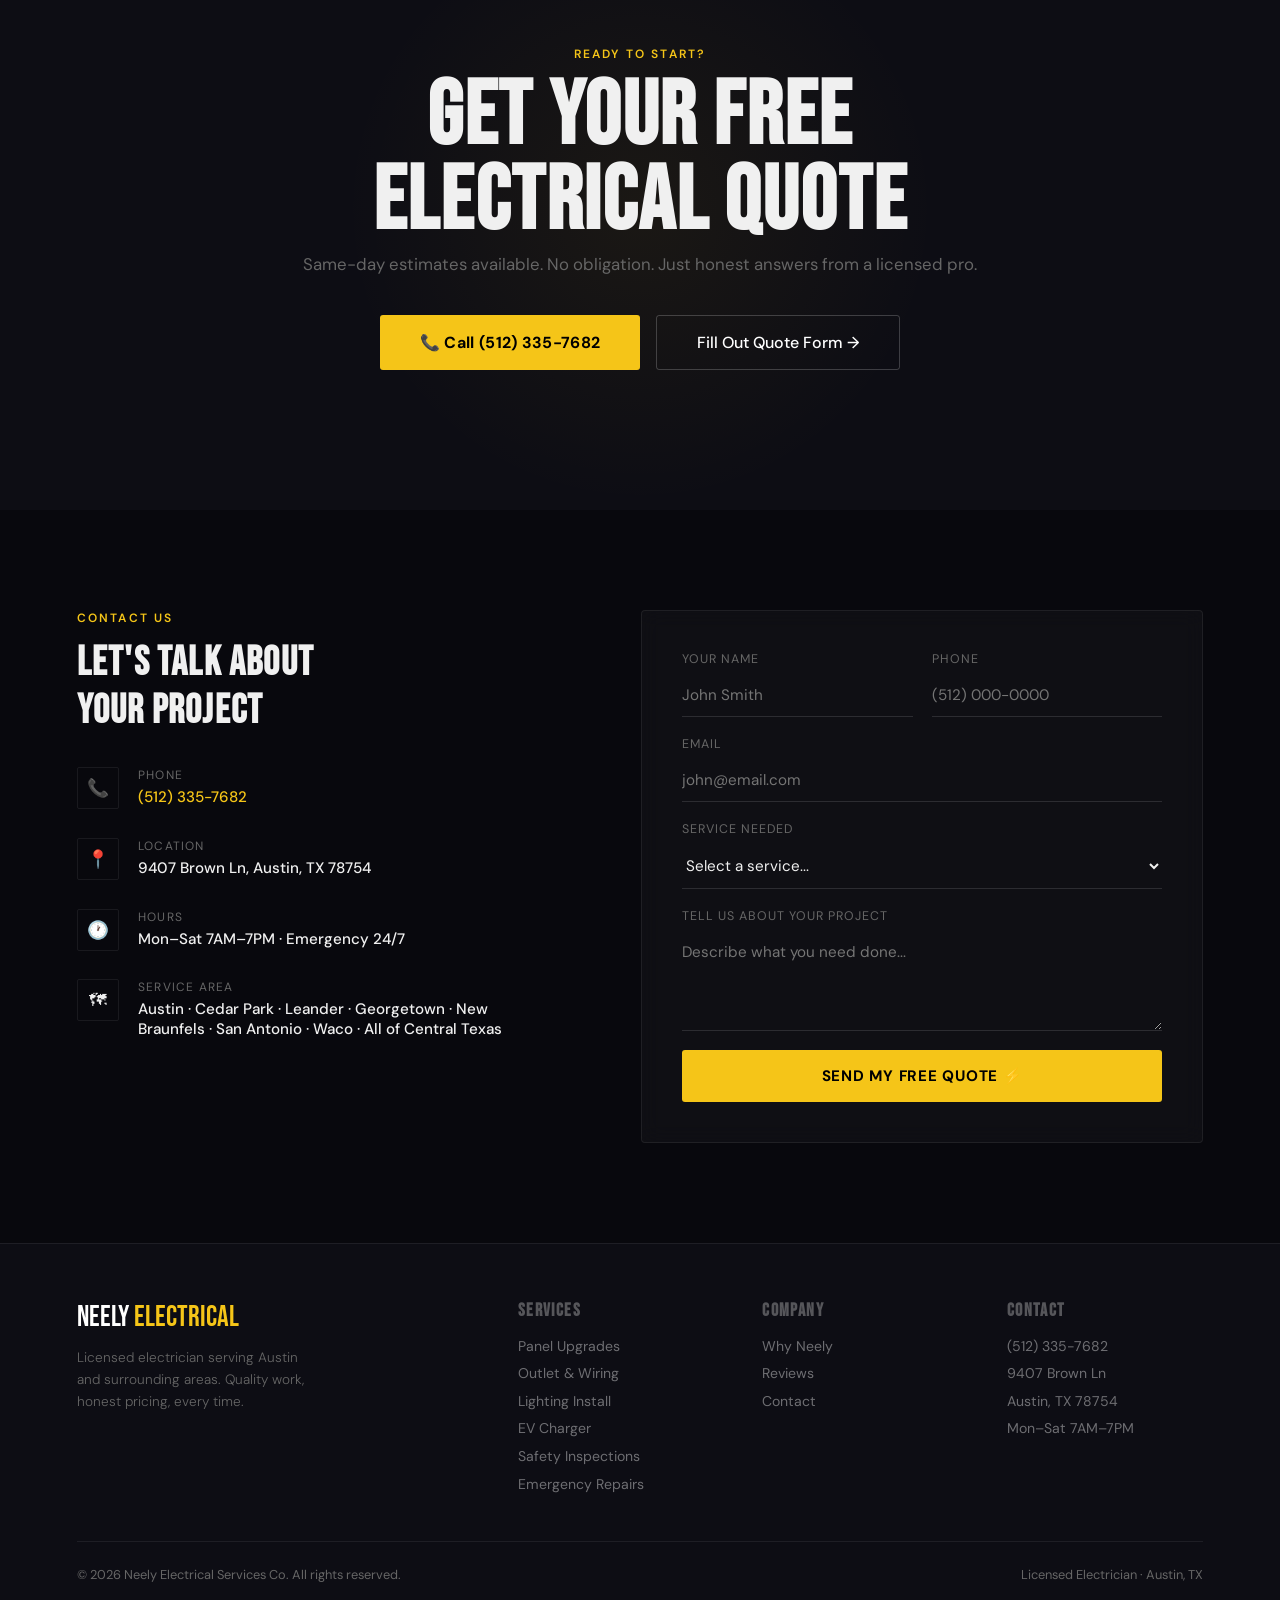
==== commit 6d9fa0a0: "Replace placeholder stats with real Neely data: Est 1994, 25yrs, Master Electrician, Rick Neely quot" ====
--- a/neely/index.html
+++ b/neely/index.html
@@ -38,15 +38,15 @@
       <span class="h1-solid">ELECTRICAL</span>
       <span class="h1-gold">AUSTIN TX</span>
     </h1>
-    <p class="hero-sub">Licensed, insured, and ready. We show up on time, do the job right, and leave your home cleaner than we found it.</p>
+    <p class="hero-sub">Master electrician serving Austin since 1994. Residential, commercial, and property management — licensed, bonded, and insured.</p>
     <div class="hero-ctas">
       <a href="tel:5123357682" class="btn-primary">📞 Call (512) 335-7682</a>
       <a href="index.html#contact" class="btn-ghost">Get Free Quote →</a>
     </div>
     <div class="hero-stats">
-      <div><span class="hero-stat-num" data-count="500">0</span><span class="hero-stat-label">Jobs Done</span></div>
-      <div><span class="hero-stat-num">5.0★</span><span class="hero-stat-label">Avg Rating</span></div>
-      <div><span class="hero-stat-num" data-count="8">0</span><span class="hero-stat-label">Years Local</span></div>
+      <div><span class="hero-stat-num">1994</span><span class="hero-stat-label">Serving Austin Since</span></div>
+      <div><span class="hero-stat-num">25+</span><span class="hero-stat-label">Years Experience</span></div>
+      <div><span class="hero-stat-num">24/7</span><span class="hero-stat-label">Emergency Service</span></div>
     </div>
   </div>
 </section>
@@ -72,9 +72,9 @@
 <!-- STATS -->
 <div class="stats-section">
   <div class="stats-grid reveal">
-    <div class="stat-block"><span class="stat-num" data-count="500">0</span><div class="stat-label">Jobs Completed</div></div>
+    <div class="stat-block"><span class="stat-num" data-count="30">0</span><div class="stat-label">Jobs Completed</div></div>
     <div class="stat-block"><span class="stat-num">5.0★</span><div class="stat-label">Average Rating</div></div>
-    <div class="stat-block"><span class="stat-num" data-count="8">0</span><div class="stat-label">Years in Austin</div></div>
+    <div class="stat-block"><span class="stat-num">25+</span><div class="stat-label">Years Experience</div></div>
     <div class="stat-block"><span class="stat-num">Same Day</span><div class="stat-label">Service Available</div></div>
   </div>
 </div>
@@ -115,7 +115,7 @@
     <div class="why-card reveal">
       <div class="why-ghost-num">01</div>
       <h3>Local Austin Experts</h3>
-      <p>We know Austin homes inside and out. Mueller bungalows to East Austin new builds — we have seen it all and know what each neighborhood needs.</p>
+      <p>"No job is too small or too big. We are confident in our services and our staff. We work hard to make sure that we are reliable and affordable for everyone." — Rick Neely, Owner</p>
     </div>
     <div class="why-card reveal">
       <div class="why-ghost-num">02</div>
@@ -187,7 +187,7 @@
         <div class="contact-row"><div class="contact-icon">📞</div><div><div class="contact-label">Phone</div><div class="contact-val"><a href="tel:5123357682">(512) 335-7682</a></div></div></div>
         <div class="contact-row"><div class="contact-icon">📍</div><div><div class="contact-label">Location</div><div class="contact-val">9407 Brown Ln, Austin, TX 78754</div></div></div>
         <div class="contact-row"><div class="contact-icon">🕐</div><div><div class="contact-label">Hours</div><div class="contact-val">Mon–Sat 7AM–7PM · Emergency 24/7</div></div></div>
-        <div class="contact-row"><div class="contact-icon">🗺</div><div><div class="contact-label">Service Area</div><div class="contact-val">Austin · Cedar Park · Round Rock · Pflugerville · Georgetown</div></div></div>
+        <div class="contact-row"><div class="contact-icon">🗺</div><div><div class="contact-label">Service Area</div><div class="contact-val">Austin · Cedar Park · Leander · Georgetown · New Braunfels · San Antonio · Waco · All of Central Texas</div></div></div>
       </div>
     </div>
     <div class="contact-form-wrap reveal">
